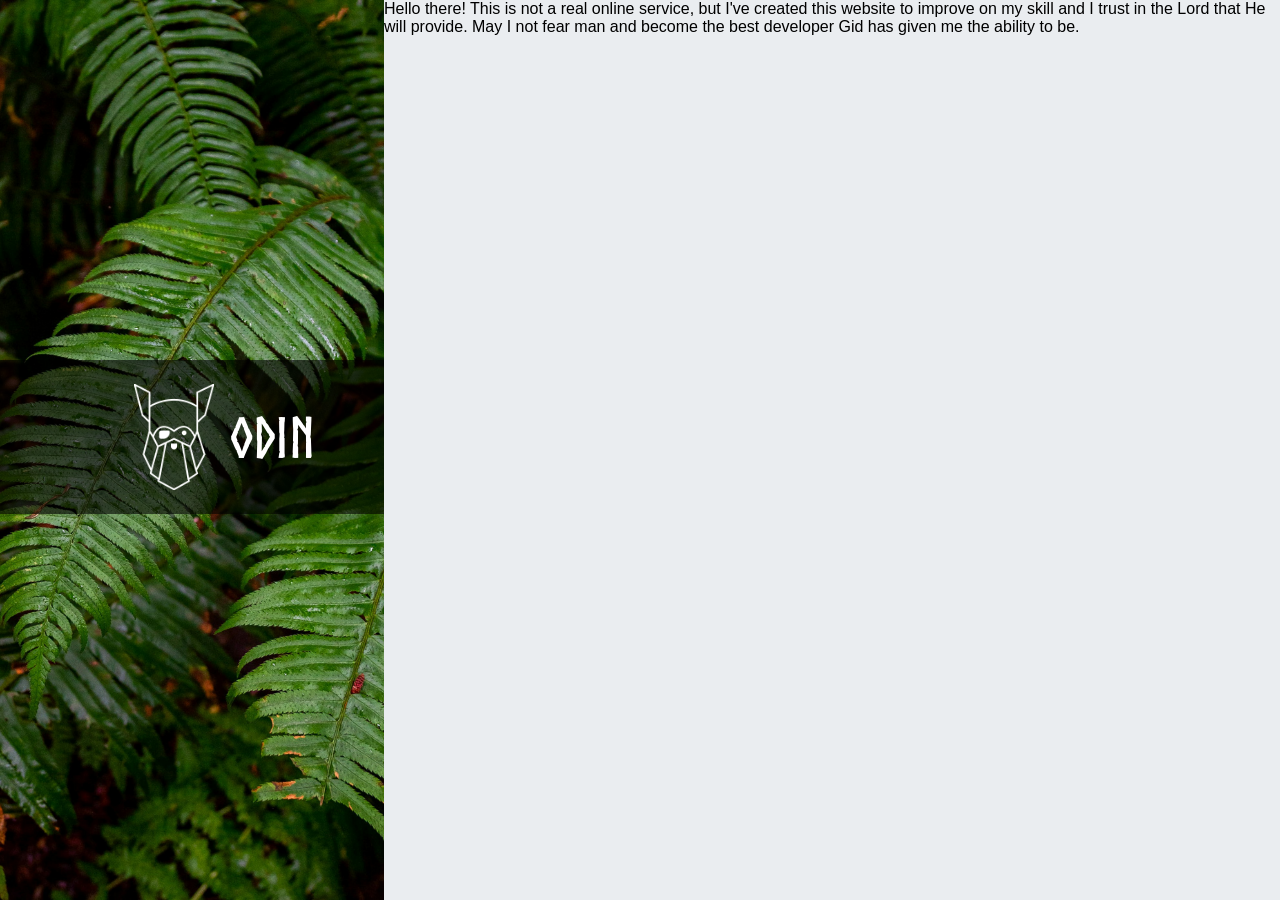
==== FrontEnd/Forms/Sign-up Form/form.html @ 5c3027e1 "Adding New Skeleton for leanring Form/Positioning" ====
<!DOCTYPE html>
<html lang="en">
    <head>
        <meta charset="UTF-8">
        <title>SignUp Form</title>
        <!--JavaScript (Don't forget 'defer')-->
        <script src="script.js" defer></script>
        <!--CSS-->
        <link rel ="stylesheet" href="styles.css">
    </head>
    <body>
        <div class ="left-container">
        
            <img src="Odin-Project-Image.jpg" class="leaf-image">
            <div class="image-title">
                <img src="odin-lined.png" class="odin-image">
                <p>ODIN</p>
            </div>
        </div>
        <div class="right-container">
            <div class="right-text">
                <p class="right-text-info">Hello there! This is not a real online service, but I've created this website to 
                    improve on my skill and I trust in the Lord that He will provide. May I not fear man and become the best 
                    developer Gid has given me the ability to be. 
                </p>
            </div>
            <div class="right-form">
                
            </div>
            <div class="right-button">

            </div>
        </div>
    </body>
</html>
---- FrontEnd/Forms/Sign-up Form/styles.css ----
@font-face {
  font-family: 'Norsebold';
  src: url('Norsebold.otf') format('opentype');
}

*{
    margin:0;
    padding:0;
    
}

body{
  background-color: #EAEDF0;  
  display:flex;
  min-height:100vh;
  font-size:16px;
  font-family: "Helvetica", "Arial", sans-serif;
}
/* Left Side: */
.left-container{
    flex: 0 0 30%;
    position: relative;
    overflow: hidden; /* Clips any image spillover */
}

.leaf-image{
  width: 100%;
  height: 100%;
  position: absolute;
  object-fit: cover;
  display: block;
}

.image-title{
  position: absolute;
  /* Vertical Centering Math: 
     50% (screen center) minus half of this item's height (10%) = 40% */
  top: 40%; 
  width: 100%;
  height: 10%;
  gap:1em;
  
  /* Flex is used here internally just to center the text and logo over the image */
  display: flex;
  justify-content: center;
  align-items: center;
  background: rgba(0, 0, 0, 0.6); /* Optional: Dark tint to make text readable */
  color: white;
  padding: 2em;
}
.odin-image{
  width: 80px;
  height: auto;
}

.image-title p{
    font-family: 'Norsebold', sans-serif;
    font-size:56px;
}

/* Right Side: */
.right-container{
    display: flex;
    flex-direction: column;
}
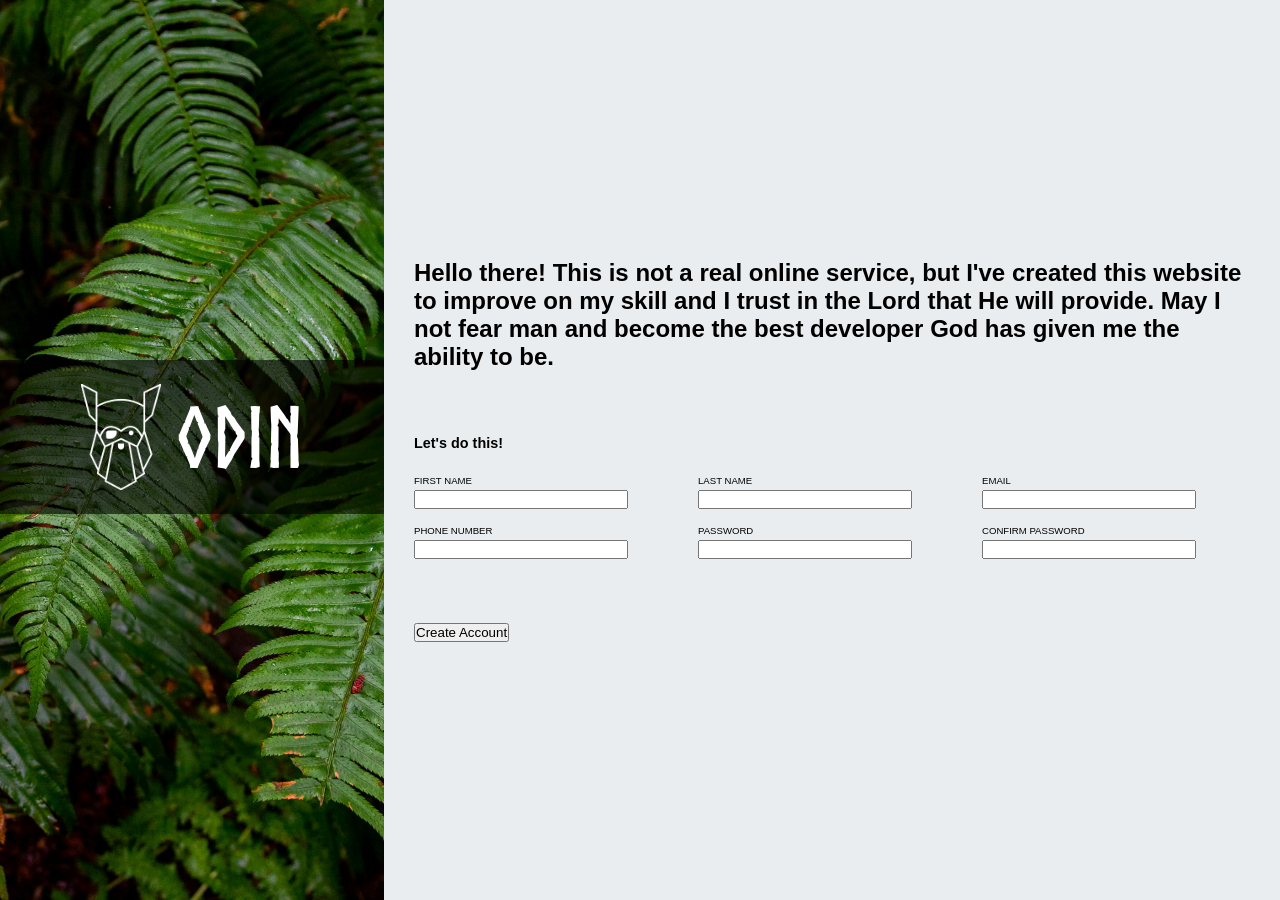
==== commit 89287859: "Sign Up Form Website Progress" ====
--- a/FrontEnd/Forms/Sign-up Form/form.html
+++ b/FrontEnd/Forms/Sign-up Form/form.html
@@ -19,16 +19,46 @@
         </div>
         <div class="right-container">
             <div class="right-text">
-                <p class="right-text-info">Hello there! This is not a real online service, but I've created this website to 
+                <h2 class="right-text-info">Hello there! This is not a real online service, but I've created this website to 
                     improve on my skill and I trust in the Lord that He will provide. May I not fear man and become the best 
-                    developer Gid has given me the ability to be. 
-                </p>
+                    developer God has given me the ability to be.
+                </h2>
             </div>
             <div class="right-form">
-                
+                <form class ="flex-form" action="" method="post">
+                    <h2 class ="form-title">Let's do this!</h2> 
+
+                    <div class="form-box">
+                    <label for ="first-name">FIRST NAME</label>
+                    <input type="text" id="first-name" name="first-name"/>
+                    </div>
+                    <div class="form-box">
+                    <label for ="last-name">LAST NAME</label>
+                    <input type="text" id="last-name" name="last-name"/>
+                    </div>  
+
+                    <div class="form-box">
+                    <label for="email">EMAIL</label>
+                    <input type="email" id="email" name="email"/>
+                    </div>
+                    <div class="form-box">
+                    <label for="phone-number">PHONE NUMBER</label>
+                    <input type="text" id="phone-number" name="phone-number"/>
+                    </div>    
+
+                    <div class="form-box">
+                    <label for="password">PASSWORD</label>
+                    <input type="password" id="password" name="password"/>
+                    </div>
+                    <div class="form-box">
+                    <label for="confirm-password">CONFIRM PASSWORD</label>
+                    <input type="password" id="confirm-password" name="confirm-password"/>
+                    </div>                    
+
+                </form>
             </div>
             <div class="right-button">
-
+                <button type="submit" class="create-account">Create Account</button>
             </div>
         </div>
     </body>
--- a/FrontEnd/Forms/Sign-up Form/styles.css
+++ b/FrontEnd/Forms/Sign-up Form/styles.css
@@ -46,7 +46,7 @@
   align-items: center;
   background: rgba(0, 0, 0, 0.6); /* Optional: Dark tint to make text readable */
   color: white;
-  padding: 2em;
+  padding: 2em 0; /* Top/Bottom = 1em | Left/Right = 0 */
 }
 .odin-image{
   width: 80px;
@@ -55,11 +55,49 @@
 
 .image-title p{
     font-family: 'Norsebold', sans-serif;
-    font-size:56px;
+    font-size:84px;
 }
 
 /* Right Side: */
 .right-container{
     display: flex;
     flex-direction: column;
-}+    justify-content: center;
+    gap:4em;
+    padding: 60px 30px;
+}
+
+.right-text{
+    ]
+}
+
+.flex-form{
+    display: flex !important;  /* Overrides any default 'display: block' */
+    flex-wrap: wrap !important;
+    gap: 16px;             /* Adds spacing between both rows and columns */
+    width: auto;
+    justify-content: flex-start; 
+}
+
+.flex-form > h2{
+    flex:1 1 100%;
+    margin: 0 0 8px 0;    /* Adds space below the title */
+    font-size: 0.9rem;
+}
+
+.form-box{
+    display: flex;
+    flex-direction: column;
+    gap: 4px; /* Adds a small space between index, label, and input */
+    flex: 1 1 250px; 
+    align-items: flex-start;
+}
+
+.form-box > label{
+    font-size: 0.6rem;
+}
+
+.form-box > input{
+    width: 80%;            /* Forces the input to stretch to the container's width */
+    box-sizing: border-box; /* Ensures padding & borders don't make it spill out */
+}
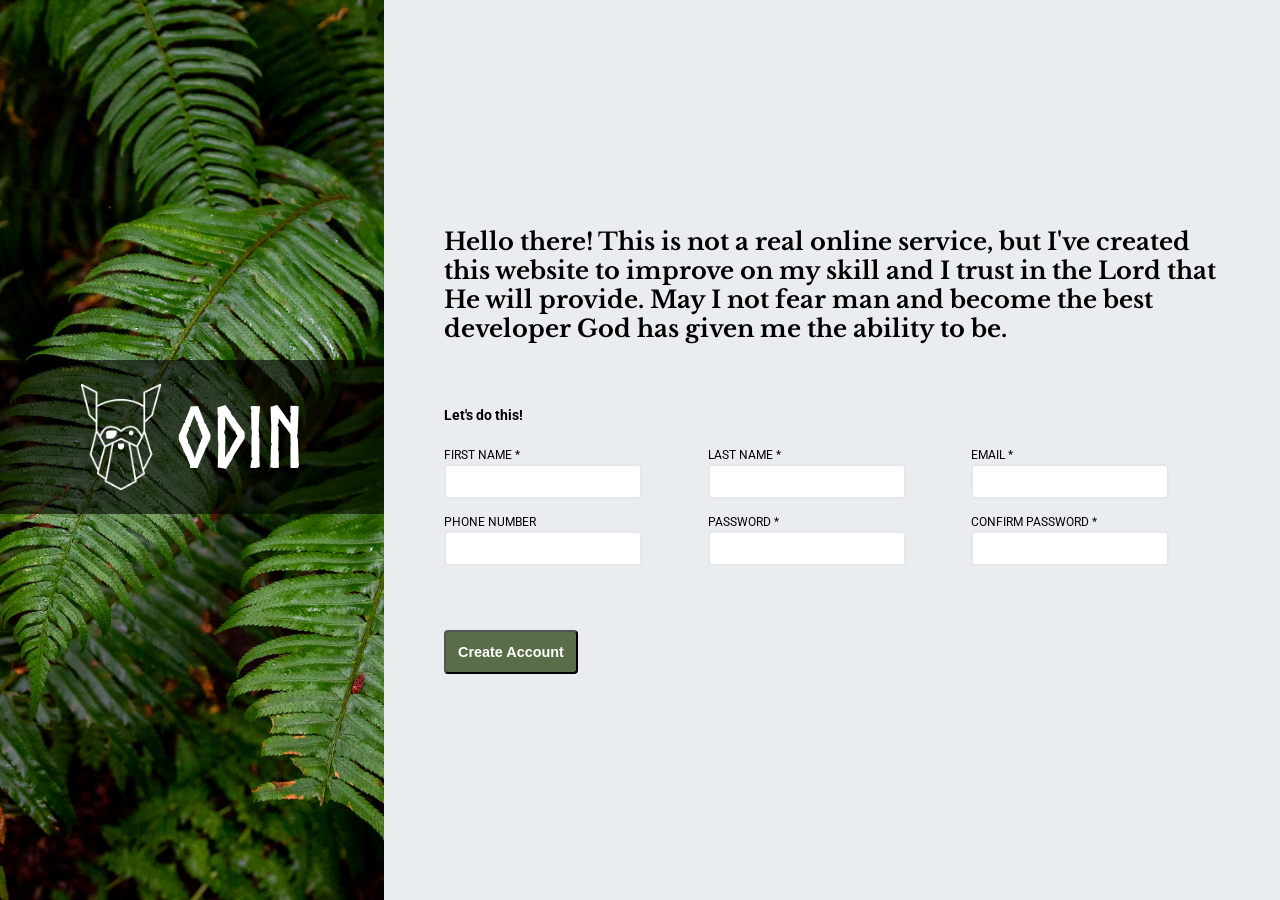
==== commit 378e7cb6: "Sign in form done.. for now" ====
--- a/FrontEnd/Forms/Sign-up Form/form.html
+++ b/FrontEnd/Forms/Sign-up Form/form.html
@@ -2,11 +2,19 @@
 <html lang="en">
     <head>
         <meta charset="UTF-8">
+        <meta name="viewport" content="width=device-width, initial-scale=1.0">
         <title>SignUp Form</title>
         <!--JavaScript (Don't forget 'defer')-->
         <script src="script.js" defer></script>
         <!--CSS-->
         <link rel ="stylesheet" href="styles.css">
+        <!--FONTS: Roboto/Ribeye/RockSalt-->
+        <link rel="preconnect" href="https://fonts.googleapis.com">
+        <link rel="preconnect" href="https://fonts.gstatic.com" crossorigin>
+        <link href="https://fonts.googleapis.com/css2?family=Ribeye&display=swap" rel="stylesheet">
+        <link href="https://fonts.googleapis.com/css2?family=Rock+Salt&display=swap" rel="stylesheet">
+        <link href="https://fonts.googleapis.com/css2?family=Libre+Baskerville:ital,wght@0,400..700;1,400..700&display=swap" rel="stylesheet">
+        <link href="https://fonts.googleapis.com/css2?family=Roboto:ital,wght@0,100..900;1,100..900&display=swap" rel="stylesheet">
     </head>
     <body>
         <div class ="left-container">
@@ -25,21 +33,21 @@
                 </h2>
             </div>
             <div class="right-form">
-                <form class ="flex-form" action="" method="post">
+                <form class ="flex-form" action="#"  method="post">
                     <h2 class ="form-title">Let's do this!</h2> 
 
                     <div class="form-box">
-                    <label for ="first-name">FIRST NAME</label>
-                    <input type="text" id="first-name" name="first-name"/>
+                    <label for ="first-name" >FIRST NAME *</label>
+                    <input type="text" id="first-name" name="first-name" required/>
                     </div>
                     <div class="form-box">
-                    <label for ="last-name">LAST NAME</label>
-                    <input type="text" id="last-name" name="last-name"/>
+                    <label for ="last-name">LAST NAME *</label>
+                    <input type="text" id="last-name" name="last-name" required/>
                     </div>  
 
                     <div class="form-box">
-                    <label for="email">EMAIL</label>
-                    <input type="email" id="email" name="email"/>
+                    <label for="email">EMAIL *</label>
+                    <input type="email" id="email" name="email" required/>
                     </div>
                     <div class="form-box">
                     <label for="phone-number">PHONE NUMBER</label>
@@ -47,18 +55,18 @@
                     </div>    
 
                     <div class="form-box">
-                    <label for="password">PASSWORD</label>
-                    <input type="password" id="password" name="password"/>
+                    <label for="password">PASSWORD *</label>
+                    <input type="password" id="password" name="password" required/>
                     </div>
                     <div class="form-box">
-                    <label for="confirm-password">CONFIRM PASSWORD</label>
-                    <input type="password" id="confirm-password" name="confirm-password"/>
+                    <label for="confirm-password">CONFIRM PASSWORD *</label>
+                    <input type="password" id="confirm-password" name="confirm-password" required/>
                     </div>                    
 
                 </form>
             </div>
             <div class="right-button">
-                <button type="submit" class="create-account">Create Account</button>
+                <button type="submit" class="create-account-btn">Create Account</button>
             </div>
         </div>
     </body>
--- a/FrontEnd/Forms/Sign-up Form/styles.css
+++ b/FrontEnd/Forms/Sign-up Form/styles.css
@@ -2,6 +2,7 @@
   font-family: 'Norsebold';
   src: url('Norsebold.otf') format('opentype');
 }
+
 
 *{
     margin:0;
@@ -64,11 +65,14 @@
     flex-direction: column;
     justify-content: center;
     gap:4em;
-    padding: 60px 30px;
+    padding: 60px 60px;
+    font-family: "Roboto", sans-serif;
 }
 
 .right-text{
-    ]
+    font-family: "Libre Baskerville", serif;
+    font-optical-sizing: auto;
+    font-style: normal;
 }
 
 .flex-form{
@@ -77,6 +81,7 @@
     gap: 16px;             /* Adds spacing between both rows and columns */
     width: auto;
     justify-content: flex-start; 
+    
 }
 
 .flex-form > h2{
@@ -88,16 +93,54 @@
 .form-box{
     display: flex;
     flex-direction: column;
-    gap: 4px; /* Adds a small space between index, label, and input */
-    flex: 1 1 250px; 
+    gap: 2px; /* Adds a small space between index, label, and input */ 
     align-items: flex-start;
+    box-sizing: border-box;
+
+    /* --- MOBILE DEFAULT: 2 Columns --- */
+    /* 50% width minus half of the 16px gap to prevent wrapping early */
+    flex: 0 0 calc(50% - 8px); 
 }
 
 .form-box > label{
-    font-size: 0.6rem;
+    font-size: 0.75rem;
 }
 
 .form-box > input{
     width: 80%;            /* Forces the input to stretch to the container's width */
     box-sizing: border-box; /* Ensures padding & borders don't make it spill out */
+    border: 2px solid #e5e7eb;
+    border-radius: 4px;
+    padding:8px;
 }
+
+.form-box > input:user-valid {
+  border-color: green;
+}
+.form-box > input:user-invalid {
+  border-color: red;
+}
+
+.right-button > .create-account-btn{
+    padding: 12px;
+    background-color: #596D48;
+    border-radius: 4px;
+    color: white; 
+    font-size: 0.9rem;
+    font-weight:bold;
+    cursor: pointer;           /* Changes cursor to a hand on hover */
+    transition: background-color 0.2s ease; /* Smooth hover transition */
+    
+}
+
+.right-button > .create-account-btn:hover {
+    background-color: #455437;
+}
+
+/* --- DESKTOP STYLES: 3 Columns --- */
+@media (min-width:768px){
+    .form-box{
+        /* 33.33% width minus two-thirds of the gap to keep 3 items per row */
+        flex: 0 0 calc(33.33% - 11px) !important; 
+    }
+}
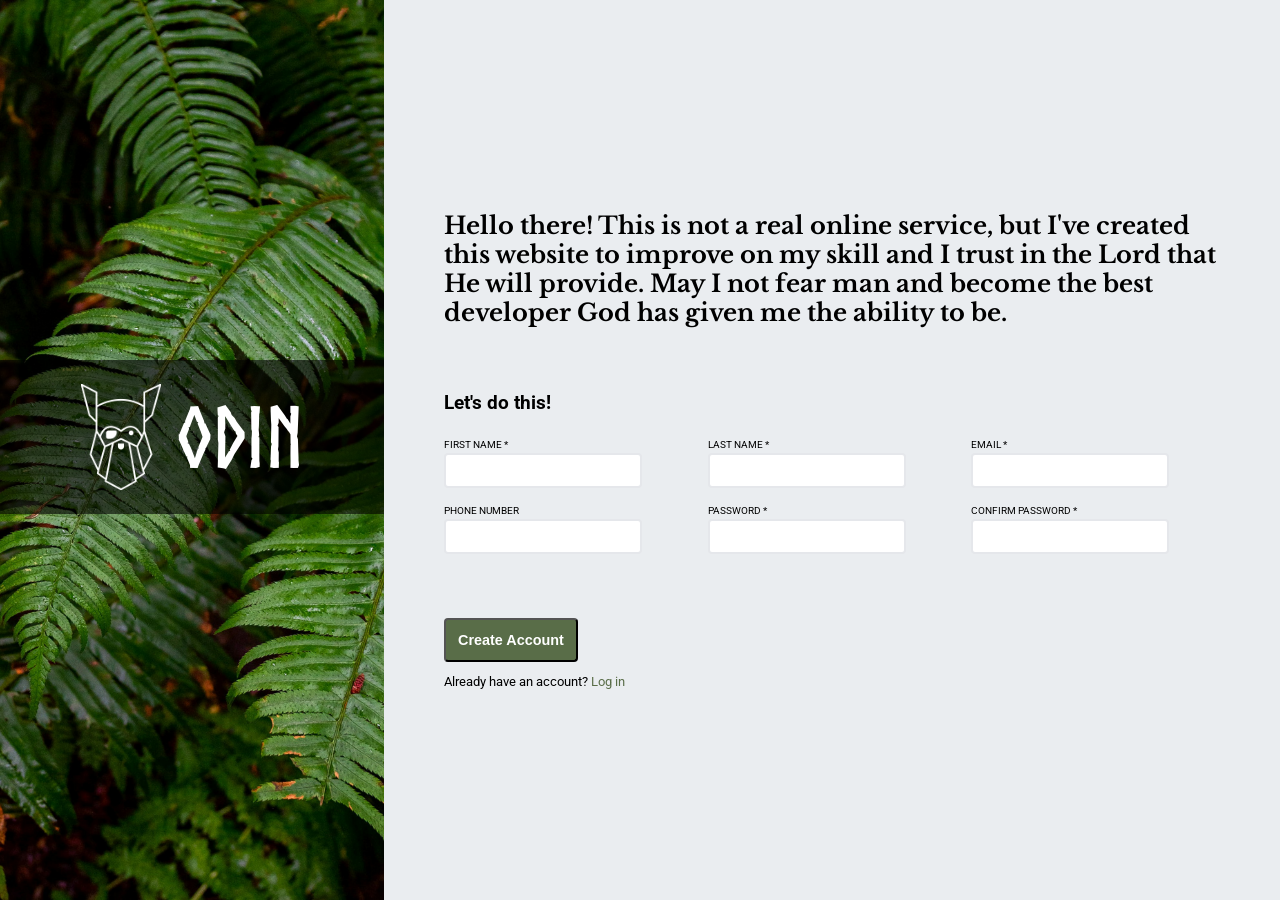
==== commit 06d71c77: "Website revision.. Slight tweaks" ====
--- a/FrontEnd/Forms/Sign-up Form/form.html
+++ b/FrontEnd/Forms/Sign-up Form/form.html
@@ -67,7 +67,11 @@
             </div>
             <div class="right-button">
                 <button type="submit" class="create-account-btn">Create Account</button>
+                <p class="log-in-para">
+                    Already have an account? <a class="log-in" href="">Log in</a>
+                </p>
             </div>
+
         </div>
     </body>
 </html>
--- a/FrontEnd/Forms/Sign-up Form/styles.css
+++ b/FrontEnd/Forms/Sign-up Form/styles.css
@@ -87,7 +87,7 @@
 .flex-form > h2{
     flex:1 1 100%;
     margin: 0 0 8px 0;    /* Adds space below the title */
-    font-size: 0.9rem;
+    font-size: 1.2rem;
 }
 
 .form-box{
@@ -103,7 +103,7 @@
 }
 
 .form-box > label{
-    font-size: 0.75rem;
+    font-size: 0.65rem;
 }
 
 .form-box > input{
@@ -130,7 +130,15 @@
     font-weight:bold;
     cursor: pointer;           /* Changes cursor to a hand on hover */
     transition: background-color 0.2s ease; /* Smooth hover transition */
-    
+}
+.right-button > .log-in-para{
+    padding-top: 1em;
+    font-size: .8em;
+}
+.right-button > .log-in-para > a{
+    color:#596D48;
+    text-decoration: none;
+    cursor: pointer;
 }
 
 .right-button > .create-account-btn:hover {
